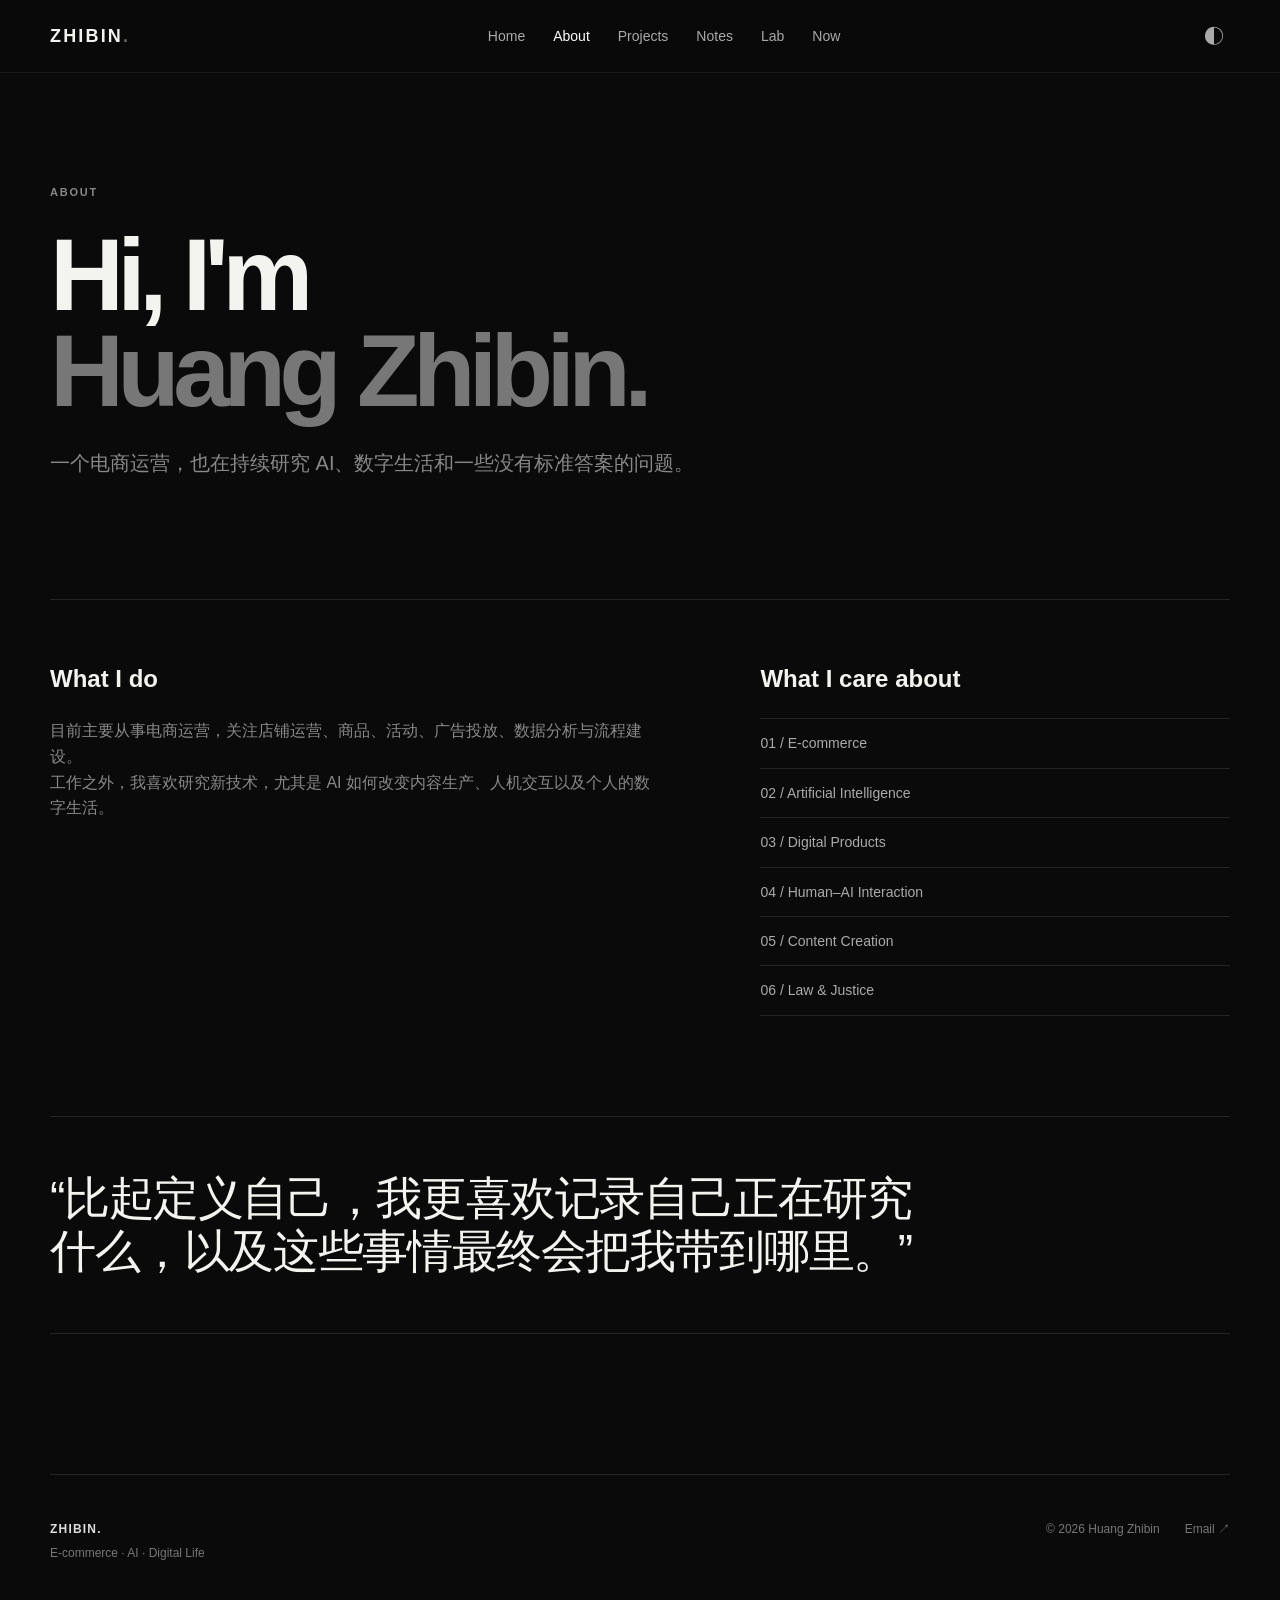
==== about.html @ c51b25c9 "Add files via upload" ====
<!doctype html>
<html lang="zh-CN">
<head><meta charset="utf-8"><meta name="viewport" content="width=device-width, initial-scale=1"><meta name="description" content="关于黄志彬"><title>About · ZHIBIN</title><link rel="stylesheet" href="css/style.css"></head>
<body>
<header class="nav-wrap"><nav class="nav container"><a class="brand" href="index.html">ZHIBIN<span>.</span></a><button class="menu-btn" aria-label="打开菜单" aria-expanded="false">☰</button><div class="nav-links"><a href="index.html">Home</a><a class="active" href="about.html">About</a><a href="projects.html">Projects</a><a href="notes.html">Notes</a><a href="lab.html">Lab</a><a href="now.html">Now</a></div><button class="theme-btn" aria-label="切换主题">◐</button></nav></header>
<main class="page container">
  <div class="page-intro"><p class="eyebrow">ABOUT</p><h1>Hi, I'm<br><em>Huang Zhibin.</em></h1><p class="lead">一个电商运营，也在持续研究 AI、数字生活和一些没有标准答案的问题。</p></div>
  <div class="content-grid">
    <article><h2>What I do</h2><p>目前主要从事电商运营，关注店铺运营、商品、活动、广告投放、数据分析与流程建设。</p><p>工作之外，我喜欢研究新技术，尤其是 AI 如何改变内容生产、人机交互以及个人的数字生活。</p></article>
    <article><h2>What I care about</h2><ul class="clean-list"><li>01 / E-commerce</li><li>02 / Artificial Intelligence</li><li>03 / Digital Products</li><li>04 / Human–AI Interaction</li><li>05 / Content Creation</li><li>06 / Law & Justice</li></ul></article>
  </div>
  <section class="quote"><p>“比起定义自己，我更喜欢记录自己正在研究什么，以及这些事情最终会把我带到哪里。”</p></section>
</main>
<footer class="footer container"><div><strong>ZHIBIN.</strong><p>E-commerce · AI · Digital Life</p></div><div class="footer-right"><span>© 2026 Huang Zhibin</span><a href="mailto:your@email.com">Email ↗</a></div></footer>
<script src="js/main.js"></script>
</body></html>
---- css/style.css ----
:root{--bg:#0a0a0a;--surface:#111;--surface2:#171717;--text:#f3f3f0;--muted:#999;--line:#262626;--accent:#fff;--max:1180px}*{box-sizing:border-box}html{scroll-behavior:smooth}body{margin:0;background:var(--bg);color:var(--text);font-family:Inter,-apple-system,BlinkMacSystemFont,"Segoe UI","PingFang SC","Microsoft YaHei",sans-serif;line-height:1.6}a{color:inherit;text-decoration:none}.container{width:min(calc(100% - 48px),var(--max));margin:auto}.nav-wrap{position:sticky;top:0;z-index:20;background:rgba(10,10,10,.82);backdrop-filter:blur(16px);border-bottom:1px solid rgba(255,255,255,.06)}.nav{height:72px;display:flex;align-items:center;justify-content:space-between}.brand{font-size:18px;font-weight:800;letter-spacing:.12em}.brand span{opacity:.4}.nav-links{display:flex;gap:28px;font-size:14px;color:#aaa}.nav-links a{transition:.2s}.nav-links a:hover,.nav-links .active{color:#fff}.theme-btn,.menu-btn{background:none;border:0;color:#aaa;font-size:20px;cursor:pointer}.menu-btn{display:none}.hero{padding:150px 0 170px}.eyebrow,.tag{font-size:11px;letter-spacing:.16em;color:#888;font-weight:700}.hero h1,.page-intro h1{font-size:clamp(58px,9vw,120px);line-height:.94;letter-spacing:-.065em;margin:25px 0 30px;font-weight:700}.hero h1 em,.page-intro h1 em{font-style:normal;color:#777}.hero-copy{font-size:22px;margin:0 0 12px}.hero-desc{color:#888;max-width:550px;margin:0}.actions{display:flex;align-items:center;gap:28px;margin-top:35px}.btn{padding:12px 18px;border:1px solid #333;border-radius:100px;font-size:14px}.btn.primary{background:#f2f2f0;color:#111;border-color:#f2f2f0}.text-link,.section-head a{font-size:13px;color:#aaa}.status-section{padding-bottom:150px}.section-head{display:flex;justify-content:space-between;align-items:center;border-bottom:1px solid var(--line);padding-bottom:14px}.status-grid{display:grid;grid-template-columns:repeat(3,1fr);gap:1px;background:var(--line);border:1px solid var(--line);margin-top:28px}.status-card{background:var(--bg);padding:30px;min-height:190px}.status-dot{display:inline-block;width:7px;height:7px;border-radius:50%;background:#eee;margin-right:8px}.status-card h3{font-size:25px;margin:28px 0 5px}.status-card p,.project-row p,.note-card p,.big-project p,.lab-card p,.now-grid p,.content-grid p{color:#888;margin:0}.split-section{display:grid;grid-template-columns:1fr 1.6fr;gap:80px;padding:0 0 150px}.split-section h2{font-size:54px;line-height:1;letter-spacing:-.05em;margin:18px 0}.project-list{border-top:1px solid var(--line)}.project-row{display:grid;grid-template-columns:45px 1fr 30px;gap:15px;padding:28px 0;border-bottom:1px solid var(--line);align-items:start}.project-row>span{color:#555;font-size:12px}.project-row h3{font-size:22px;margin:0 0 4px}.project-row b{font-weight:400;color:#666}.notes-preview{padding-bottom:120px}.notes-grid{display:grid;grid-template-columns:repeat(3,1fr);gap:1px;background:var(--line);border:1px solid var(--line);margin-top:28px}.note-card{background:var(--bg);padding:28px;min-height:230px;transition:.2s}.note-card:hover{background:#111}.note-card h3{font-size:20px;line-height:1.35;margin:35px 0 12px}.footer{border-top:1px solid var(--line);padding:45px 0 55px;display:flex;justify-content:space-between;color:#777;font-size:12px}.footer strong{color:#ddd;letter-spacing:.1em}.footer p{margin:5px 0 0}.footer-right{display:flex;gap:25px}.page{padding:100px 0 140px}.page-intro{padding-bottom:100px}.page-intro h1{font-size:clamp(58px,8vw,105px);margin-bottom:28px}.lead{font-size:20px;color:#888;max-width:650px}.content-grid{display:grid;grid-template-columns:1.3fr 1fr;gap:100px;border-top:1px solid var(--line);padding-top:60px}.content-grid h2{font-size:24px;margin:0 0 20px}.clean-list{list-style:none;padding:0;margin:0;border-top:1px solid var(--line)}.clean-list li{padding:13px 0;border-bottom:1px solid var(--line);font-size:14px;color:#aaa}.quote{margin-top:100px;padding:55px 0;border-top:1px solid var(--line);border-bottom:1px solid var(--line)}.quote p{font-size:clamp(25px,4vw,46px);line-height:1.15;letter-spacing:-.03em;max-width:900px;margin:0}.big-project{border-top:1px solid var(--line);padding:55px 0 75px}.project-meta{display:flex;justify-content:space-between;color:#666;font-size:11px;letter-spacing:.15em}.big-project h2{font-size:clamp(40px,6vw,78px);letter-spacing:-.05em;margin:45px 0 10px}.big-project p{max-width:650px;font-size:18px}.chips{display:flex;flex-wrap:wrap;gap:8px;margin-top:25px}.chips span{border:1px solid #2c2c2c;border-radius:100px;padding:5px 11px;font-size:11px;color:#999}.note-list{border-top:1px solid var(--line)}.note-item{display:grid;grid-template-columns:150px 1fr;gap:40px;padding:45px 0;border-bottom:1px solid var(--line)}.note-date{color:#666;font-size:12px}.note-item h2{font-size:clamp(25px,4vw,42px);line-height:1.15;letter-spacing:-.035em;margin:16px 0 10px}.note-item p{color:#888;max-width:650px}.empty-note{text-align:center;color:#555;padding:70px}.lab-grid{display:grid;grid-template-columns:repeat(3,1fr);gap:1px;background:var(--line);border:1px solid var(--line)}.lab-card{background:var(--bg);padding:35px;min-height:350px}.lab-card>span{color:#555;font-size:12px}.lab-card h2{font-size:38px;letter-spacing:-.04em;margin:55px 0 10px}.lab-lines{margin-top:35px;border-top:1px solid var(--line)}.lab-lines b{display:block;font-size:12px;font-weight:400;color:#777;padding:9px 0;border-bottom:1px solid var(--line)}.now-grid{display:grid;grid-template-columns:1fr 1fr;border-top:1px solid var(--line)}.now-grid section{padding:40px 40px 45px 0;border-bottom:1px solid var(--line)}.now-grid section:nth-child(even){padding-left:40px;border-left:1px solid var(--line)}.now-grid h2{font-size:30px;margin:28px 0 8px}@media(max-width:760px){.container{width:min(calc(100% - 32px),var(--max))}.nav{height:62px}.nav-links{display:none;position:absolute;left:0;right:0;top:62px;background:#0a0a0a;border-bottom:1px solid var(--line);padding:20px 16px;flex-direction:column;gap:18px}.nav-links.open{display:flex}.menu-btn{display:block;margin-left:auto;margin-right:15px}.hero{padding:100px 0 110px}.hero h1,.page-intro h1{font-size:clamp(48px,16vw,78px)}.status-section,.split-section{padding-bottom:100px}.status-grid,.notes-grid,.lab-grid{grid-template-columns:1fr}.split-section,.content-grid{grid-template-columns:1fr;gap:45px}.split-section h2{font-size:43px}.project-row{grid-template-columns:30px 1fr 20px}.page{padding:70px 0 100px}.page-intro{padding-bottom:65px}.content-grid{gap:55px}.note-item{grid-template-columns:1fr;gap:10px;padding:35px 0}.footer{display:block}.footer-right{margin-top:25px;justify-content:space-between}.now-grid{grid-template-columns:1fr}.now-grid section,.now-grid section:nth-child(even){padding:35px 0;border-left:0}.hero-desc{font-size:14px}.lead{font-size:17px}.big-project{padding:40px 0 60px}}body.light{--bg:#f4f4f1;--surface:#fff;--surface2:#eee;--text:#111;--muted:#666;--line:#d8d8d2;--accent:#111}body.light .nav-wrap{background:rgba(244,244,241,.85)}body.light .hero h1 em,body.light .page-intro h1 em{color:#999}body.light .btn.primary{background:#111;color:#fff;border-color:#111}body.light .status-card,body.light .note-card,body.light .lab-card{background:#f4f4f1}body.light .note-card:hover{background:#fff}body.light .status-dot{background:#111}
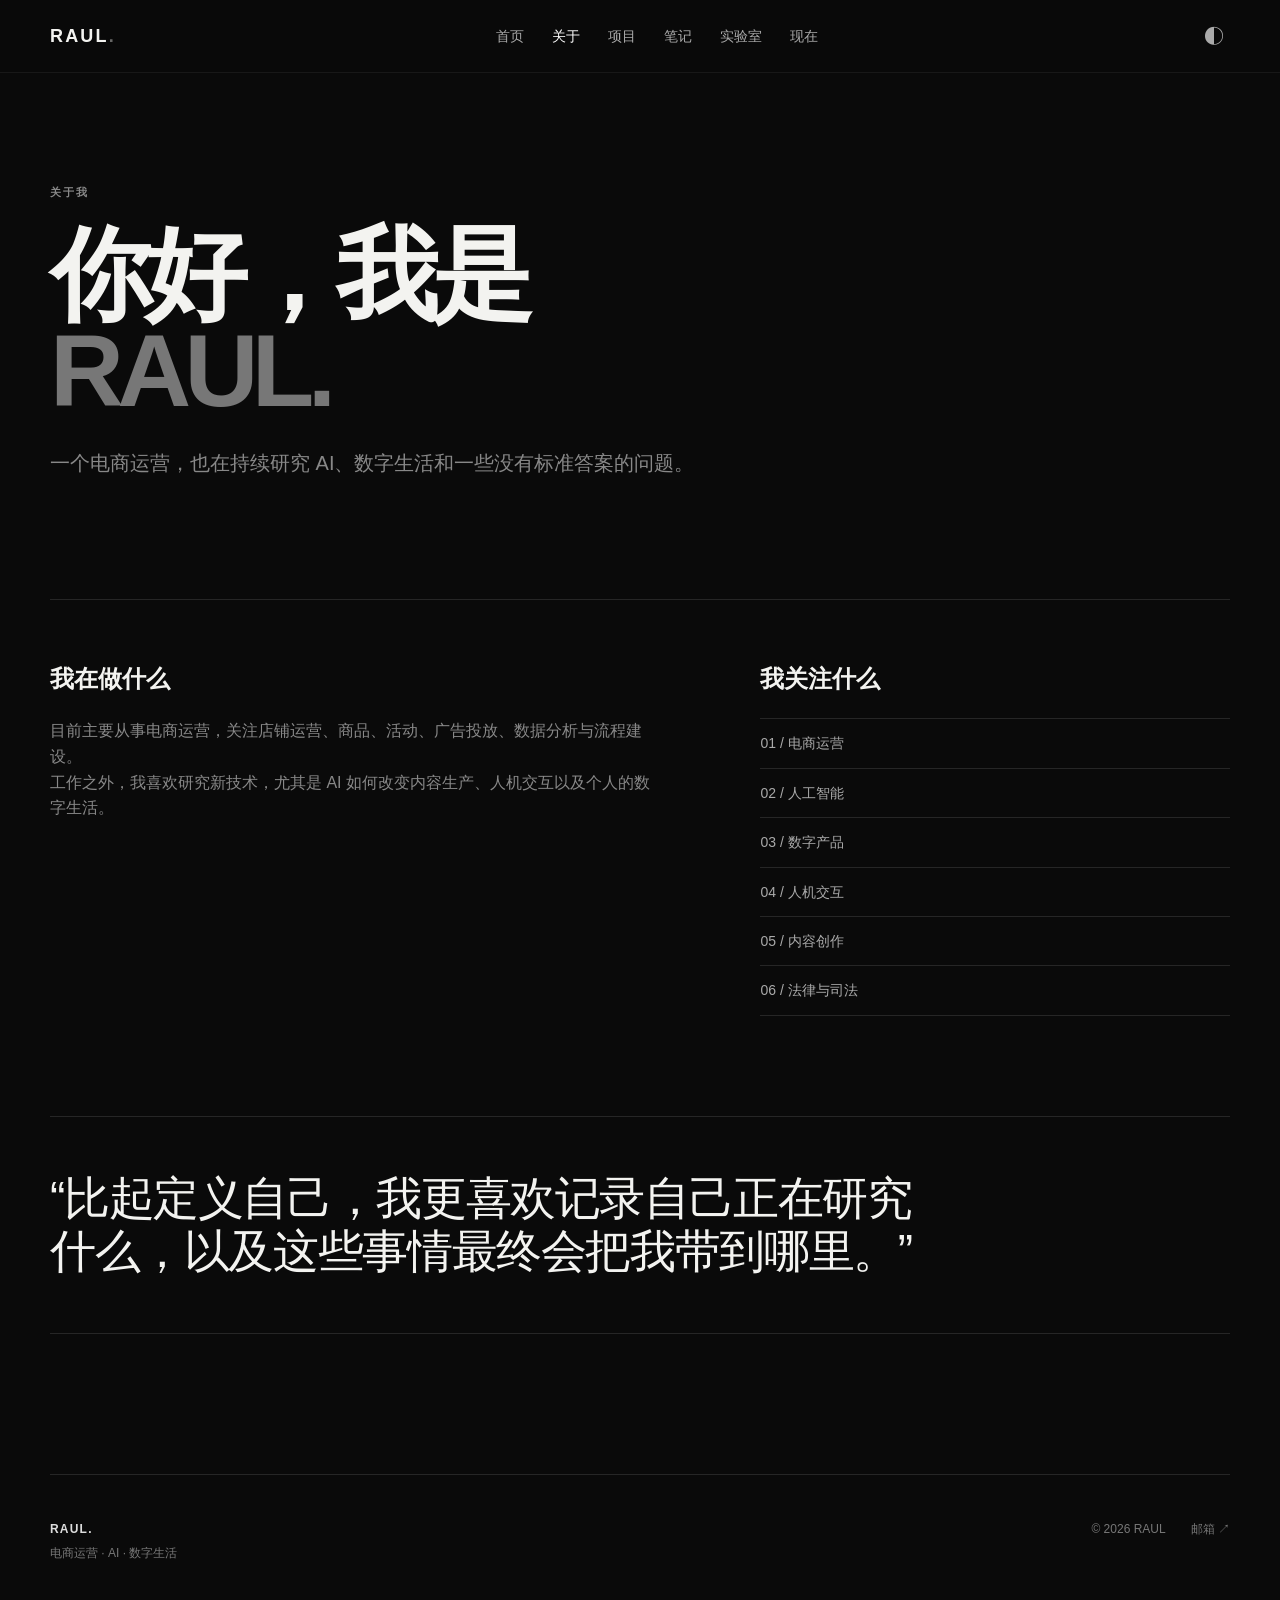
==== commit f256dc70: "Add files via upload" ====
--- a/about.html
+++ b/about.html
@@ -1,16 +1,16 @@
 <!doctype html>
 <html lang="zh-CN">
-<head><meta charset="utf-8"><meta name="viewport" content="width=device-width, initial-scale=1"><meta name="description" content="关于黄志彬"><title>About · ZHIBIN</title><link rel="stylesheet" href="css/style.css"></head>
+<head><meta charset="utf-8"><meta name="viewport" content="width=device-width, initial-scale=1"><meta name="description" content="关于RAUL"><title>About · RAUL</title><link rel="stylesheet" href="css/style.css"></head>
 <body>
-<header class="nav-wrap"><nav class="nav container"><a class="brand" href="index.html">ZHIBIN<span>.</span></a><button class="menu-btn" aria-label="打开菜单" aria-expanded="false">☰</button><div class="nav-links"><a href="index.html">Home</a><a class="active" href="about.html">About</a><a href="projects.html">Projects</a><a href="notes.html">Notes</a><a href="lab.html">Lab</a><a href="now.html">Now</a></div><button class="theme-btn" aria-label="切换主题">◐</button></nav></header>
+<header class="nav-wrap"><nav class="nav container"><a class="brand" href="index.html">RAUL<span>.</span></a><button class="menu-btn" aria-label="打开菜单" aria-expanded="false">☰</button><div class="nav-links"><a href="index.html">首页</a><a class="active" href="about.html">关于</a><a href="projects.html">项目</a><a href="notes.html">笔记</a><a href="lab.html">实验室</a><a href="now.html">现在</a></div><button class="theme-btn" aria-label="切换主题">◐</button></nav></header>
 <main class="page container">
-  <div class="page-intro"><p class="eyebrow">ABOUT</p><h1>Hi, I'm<br><em>Huang Zhibin.</em></h1><p class="lead">一个电商运营，也在持续研究 AI、数字生活和一些没有标准答案的问题。</p></div>
+  <div class="page-intro"><p class="eyebrow">关于我</p><h1>你好，我是<br><em>RAUL.</em></h1><p class="lead">一个电商运营，也在持续研究 AI、数字生活和一些没有标准答案的问题。</p></div>
   <div class="content-grid">
-    <article><h2>What I do</h2><p>目前主要从事电商运营，关注店铺运营、商品、活动、广告投放、数据分析与流程建设。</p><p>工作之外，我喜欢研究新技术，尤其是 AI 如何改变内容生产、人机交互以及个人的数字生活。</p></article>
-    <article><h2>What I care about</h2><ul class="clean-list"><li>01 / E-commerce</li><li>02 / Artificial Intelligence</li><li>03 / Digital Products</li><li>04 / Human–AI Interaction</li><li>05 / Content Creation</li><li>06 / Law & Justice</li></ul></article>
+    <article><h2>我在做什么</h2><p>目前主要从事电商运营，关注店铺运营、商品、活动、广告投放、数据分析与流程建设。</p><p>工作之外，我喜欢研究新技术，尤其是 AI 如何改变内容生产、人机交互以及个人的数字生活。</p></article>
+    <article><h2>我关注什么</h2><ul class="clean-list"><li>01 / 电商运营</li><li>02 / 人工智能</li><li>03 / 数字产品</li><li>04 / 人机交互</li><li>05 / 内容创作</li><li>06 / 法律与司法</li></ul></article>
   </div>
   <section class="quote"><p>“比起定义自己，我更喜欢记录自己正在研究什么，以及这些事情最终会把我带到哪里。”</p></section>
 </main>
-<footer class="footer container"><div><strong>ZHIBIN.</strong><p>E-commerce · AI · Digital Life</p></div><div class="footer-right"><span>© 2026 Huang Zhibin</span><a href="mailto:your@email.com">Email ↗</a></div></footer>
+<footer class="footer container"><div><strong>RAUL.</strong><p>电商运营 · AI · 数字生活</p></div><div class="footer-right"><span>© 2026 RAUL</span><a href="mailto:your@email.com">邮箱 ↗</a></div></footer>
 <script src="js/main.js"></script>
 </body></html>
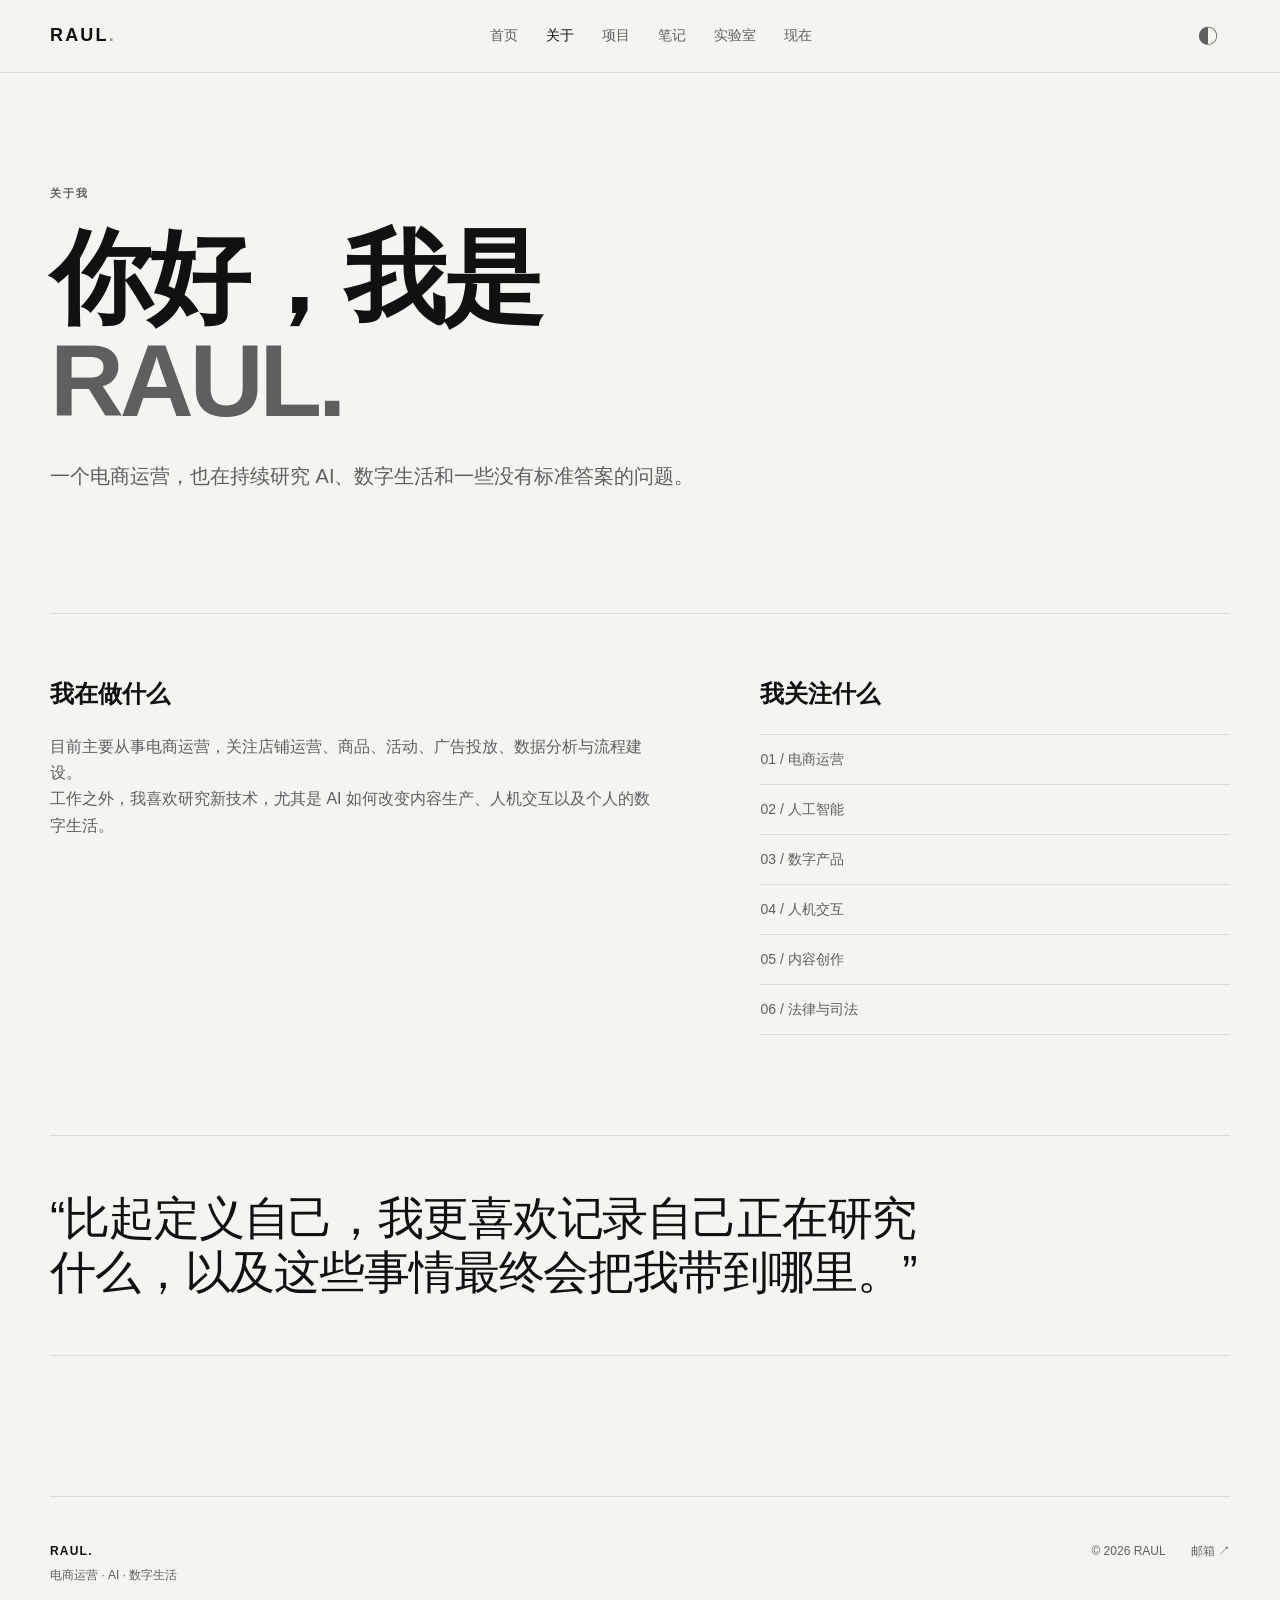
==== commit 07f01a16: "Add files via upload" ====
--- a/about.html
+++ b/about.html
@@ -1,16 +1,84 @@
 <!doctype html>
 <html lang="zh-CN">
-<head><meta charset="utf-8"><meta name="viewport" content="width=device-width, initial-scale=1"><meta name="description" content="关于RAUL"><title>About · RAUL</title><link rel="stylesheet" href="css/style.css"></head>
+<head>
+<meta charset="utf-8">
+<meta name="viewport" content="width=device-width, initial-scale=1">
+<meta name="description" content="关于 RAUL：电商运营、AI、数字产品与个人思考。">
+<meta name="theme-color" content="#0a0a0a" media="(prefers-color-scheme: dark)">
+<meta name="theme-color" content="#f4f4f1" media="(prefers-color-scheme: light)">
+<title>About · RAUL</title>
+<link rel="canonical" href="https://你的用户名.github.io/about.html">
+<link rel="icon" href="assets/favicon.svg" type="image/svg+xml">
+<meta property="og:type" content="website">
+<meta property="og:title" content="About · RAUL">
+<meta property="og:description" content="一个电商运营，也在持续研究 AI、数字生活和一些没有标准答案的问题。">
+<meta property="og:url" content="https://你的用户名.github.io/about.html">
+<meta property="og:image" content="https://你的用户名.github.io/assets/og-cover.jpg">
+<meta name="twitter:card" content="summary_large_image">
+<link rel="stylesheet" href="css/style.css">
+<script>(function(){try{var t=localStorage.getItem("theme");var l=t==="light"||(!t&&window.matchMedia("(prefers-color-scheme: light)").matches);if(l)document.documentElement.classList.add("light");document.documentElement.style.colorScheme=l?"light":"dark";}catch(e){}})();</script>
+</head>
 <body>
-<header class="nav-wrap"><nav class="nav container"><a class="brand" href="index.html">RAUL<span>.</span></a><button class="menu-btn" aria-label="打开菜单" aria-expanded="false">☰</button><div class="nav-links"><a href="index.html">首页</a><a class="active" href="about.html">关于</a><a href="projects.html">项目</a><a href="notes.html">笔记</a><a href="lab.html">实验室</a><a href="now.html">现在</a></div><button class="theme-btn" aria-label="切换主题">◐</button></nav></header>
-<main class="page container">
-  <div class="page-intro"><p class="eyebrow">关于我</p><h1>你好，我是<br><em>RAUL.</em></h1><p class="lead">一个电商运营，也在持续研究 AI、数字生活和一些没有标准答案的问题。</p></div>
+<a class="skip-link" href="#main">跳到主要内容</a>
+
+<header class="nav-wrap">
+  <nav class="nav container" aria-label="主导航">
+    <a class="brand" href="index.html">RAUL<span aria-hidden="true">.</span></a>
+    <button class="menu-btn" type="button" aria-label="打开菜单" aria-expanded="false" aria-controls="site-nav">☰</button>
+    <div class="nav-links" id="site-nav">
+      <a href="index.html">首页</a>
+      <a href="about.html" aria-current="page">关于</a>
+      <a href="projects.html">项目</a>
+      <a href="notes.html">笔记</a>
+      <a href="lab.html">实验室</a>
+      <a href="now.html">现在</a>
+    </div>
+    <button class="theme-btn" type="button" aria-label="切换主题" aria-pressed="false">◐</button>
+  </nav>
+</header>
+
+<main id="main" class="page container">
+  <div class="page-intro">
+    <p class="eyebrow">关于我</p>
+    <h1>你好，我是<br><em>RAUL.</em></h1>
+    <p class="lead">一个电商运营，也在持续研究 AI、数字生活和一些没有标准答案的问题。</p>
+  </div>
+
   <div class="content-grid">
-    <article><h2>我在做什么</h2><p>目前主要从事电商运营，关注店铺运营、商品、活动、广告投放、数据分析与流程建设。</p><p>工作之外，我喜欢研究新技术，尤其是 AI 如何改变内容生产、人机交互以及个人的数字生活。</p></article>
-    <article><h2>我关注什么</h2><ul class="clean-list"><li>01 / 电商运营</li><li>02 / 人工智能</li><li>03 / 数字产品</li><li>04 / 人机交互</li><li>05 / 内容创作</li><li>06 / 法律与司法</li></ul></article>
+    <article>
+      <h2>我在做什么</h2>
+      <p>目前主要从事电商运营，关注店铺运营、商品、活动、广告投放、数据分析与流程建设。</p>
+      <p>工作之外，我喜欢研究新技术，尤其是 AI 如何改变内容生产、人机交互以及个人的数字生活。</p>
+    </article>
+    <article>
+      <h2>我关注什么</h2>
+      <ul class="clean-list">
+        <li>01 / 电商运营</li>
+        <li>02 / 人工智能</li>
+        <li>03 / 数字产品</li>
+        <li>04 / 人机交互</li>
+        <li>05 / 内容创作</li>
+        <li>06 / 法律与司法</li>
+      </ul>
+    </article>
   </div>
-  <section class="quote"><p>“比起定义自己，我更喜欢记录自己正在研究什么，以及这些事情最终会把我带到哪里。”</p></section>
+
+  <section class="quote">
+    <p>“比起定义自己，我更喜欢记录自己正在研究什么，以及这些事情最终会把我带到哪里。”</p>
+  </section>
 </main>
-<footer class="footer container"><div><strong>RAUL.</strong><p>电商运营 · AI · 数字生活</p></div><div class="footer-right"><span>© 2026 RAUL</span><a href="mailto:your@email.com">邮箱 ↗</a></div></footer>
+
+<footer class="footer container">
+  <div>
+    <strong>RAUL.</strong>
+    <p>电商运营 · AI · 数字生活</p>
+  </div>
+  <div class="footer-right">
+    <span>© 2026 RAUL</span>
+    <a href="mailto:your@email.com">邮箱 ↗</a>
+  </div>
+</footer>
+
 <script src="js/main.js"></script>
-</body></html>+</body>
+</html>
--- a/css/style.css
+++ b/css/style.css
@@ -1 +1,629 @@
-:root{--bg:#0a0a0a;--surface:#111;--surface2:#171717;--text:#f3f3f0;--muted:#999;--line:#262626;--accent:#fff;--max:1180px}*{box-sizing:border-box}html{scroll-behavior:smooth}body{margin:0;background:var(--bg);color:var(--text);font-family:Inter,-apple-system,BlinkMacSystemFont,"Segoe UI","PingFang SC","Microsoft YaHei",sans-serif;line-height:1.6}a{color:inherit;text-decoration:none}.container{width:min(calc(100% - 48px),var(--max));margin:auto}.nav-wrap{position:sticky;top:0;z-index:20;background:rgba(10,10,10,.82);backdrop-filter:blur(16px);border-bottom:1px solid rgba(255,255,255,.06)}.nav{height:72px;display:flex;align-items:center;justify-content:space-between}.brand{font-size:18px;font-weight:800;letter-spacing:.12em}.brand span{opacity:.4}.nav-links{display:flex;gap:28px;font-size:14px;color:#aaa}.nav-links a{transition:.2s}.nav-links a:hover,.nav-links .active{color:#fff}.theme-btn,.menu-btn{background:none;border:0;color:#aaa;font-size:20px;cursor:pointer}.menu-btn{display:none}.hero{padding:150px 0 170px}.eyebrow,.tag{font-size:11px;letter-spacing:.16em;color:#888;font-weight:700}.hero h1,.page-intro h1{font-size:clamp(58px,9vw,120px);line-height:.94;letter-spacing:-.065em;margin:25px 0 30px;font-weight:700}.hero h1 em,.page-intro h1 em{font-style:normal;color:#777}.hero-copy{font-size:22px;margin:0 0 12px}.hero-desc{color:#888;max-width:550px;margin:0}.actions{display:flex;align-items:center;gap:28px;margin-top:35px}.btn{padding:12px 18px;border:1px solid #333;border-radius:100px;font-size:14px}.btn.primary{background:#f2f2f0;color:#111;border-color:#f2f2f0}.text-link,.section-head a{font-size:13px;color:#aaa}.status-section{padding-bottom:150px}.section-head{display:flex;justify-content:space-between;align-items:center;border-bottom:1px solid var(--line);padding-bottom:14px}.status-grid{display:grid;grid-template-columns:repeat(3,1fr);gap:1px;background:var(--line);border:1px solid var(--line);margin-top:28px}.status-card{background:var(--bg);padding:30px;min-height:190px}.status-dot{display:inline-block;width:7px;height:7px;border-radius:50%;background:#eee;margin-right:8px}.status-card h3{font-size:25px;margin:28px 0 5px}.status-card p,.project-row p,.note-card p,.big-project p,.lab-card p,.now-grid p,.content-grid p{color:#888;margin:0}.split-section{display:grid;grid-template-columns:1fr 1.6fr;gap:80px;padding:0 0 150px}.split-section h2{font-size:54px;line-height:1;letter-spacing:-.05em;margin:18px 0}.project-list{border-top:1px solid var(--line)}.project-row{display:grid;grid-template-columns:45px 1fr 30px;gap:15px;padding:28px 0;border-bottom:1px solid var(--line);align-items:start}.project-row>span{color:#555;font-size:12px}.project-row h3{font-size:22px;margin:0 0 4px}.project-row b{font-weight:400;color:#666}.notes-preview{padding-bottom:120px}.notes-grid{display:grid;grid-template-columns:repeat(3,1fr);gap:1px;background:var(--line);border:1px solid var(--line);margin-top:28px}.note-card{background:var(--bg);padding:28px;min-height:230px;transition:.2s}.note-card:hover{background:#111}.note-card h3{font-size:20px;line-height:1.35;margin:35px 0 12px}.footer{border-top:1px solid var(--line);padding:45px 0 55px;display:flex;justify-content:space-between;color:#777;font-size:12px}.footer strong{color:#ddd;letter-spacing:.1em}.footer p{margin:5px 0 0}.footer-right{display:flex;gap:25px}.page{padding:100px 0 140px}.page-intro{padding-bottom:100px}.page-intro h1{font-size:clamp(58px,8vw,105px);margin-bottom:28px}.lead{font-size:20px;color:#888;max-width:650px}.content-grid{display:grid;grid-template-columns:1.3fr 1fr;gap:100px;border-top:1px solid var(--line);padding-top:60px}.content-grid h2{font-size:24px;margin:0 0 20px}.clean-list{list-style:none;padding:0;margin:0;border-top:1px solid var(--line)}.clean-list li{padding:13px 0;border-bottom:1px solid var(--line);font-size:14px;color:#aaa}.quote{margin-top:100px;padding:55px 0;border-top:1px solid var(--line);border-bottom:1px solid var(--line)}.quote p{font-size:clamp(25px,4vw,46px);line-height:1.15;letter-spacing:-.03em;max-width:900px;margin:0}.big-project{border-top:1px solid var(--line);padding:55px 0 75px}.project-meta{display:flex;justify-content:space-between;color:#666;font-size:11px;letter-spacing:.15em}.big-project h2{font-size:clamp(40px,6vw,78px);letter-spacing:-.05em;margin:45px 0 10px}.big-project p{max-width:650px;font-size:18px}.chips{display:flex;flex-wrap:wrap;gap:8px;margin-top:25px}.chips span{border:1px solid #2c2c2c;border-radius:100px;padding:5px 11px;font-size:11px;color:#999}.note-list{border-top:1px solid var(--line)}.note-item{display:grid;grid-template-columns:150px 1fr;gap:40px;padding:45px 0;border-bottom:1px solid var(--line)}.note-date{color:#666;font-size:12px}.note-item h2{font-size:clamp(25px,4vw,42px);line-height:1.15;letter-spacing:-.035em;margin:16px 0 10px}.note-item p{color:#888;max-width:650px}.empty-note{text-align:center;color:#555;padding:70px}.lab-grid{display:grid;grid-template-columns:repeat(3,1fr);gap:1px;background:var(--line);border:1px solid var(--line)}.lab-card{background:var(--bg);padding:35px;min-height:350px}.lab-card>span{color:#555;font-size:12px}.lab-card h2{font-size:38px;letter-spacing:-.04em;margin:55px 0 10px}.lab-lines{margin-top:35px;border-top:1px solid var(--line)}.lab-lines b{display:block;font-size:12px;font-weight:400;color:#777;padding:9px 0;border-bottom:1px solid var(--line)}.now-grid{display:grid;grid-template-columns:1fr 1fr;border-top:1px solid var(--line)}.now-grid section{padding:40px 40px 45px 0;border-bottom:1px solid var(--line)}.now-grid section:nth-child(even){padding-left:40px;border-left:1px solid var(--line)}.now-grid h2{font-size:30px;margin:28px 0 8px}@media(max-width:760px){.container{width:min(calc(100% - 32px),var(--max))}.nav{height:62px}.nav-links{display:none;position:absolute;left:0;right:0;top:62px;background:#0a0a0a;border-bottom:1px solid var(--line);padding:20px 16px;flex-direction:column;gap:18px}.nav-links.open{display:flex}.menu-btn{display:block;margin-left:auto;margin-right:15px}.hero{padding:100px 0 110px}.hero h1,.page-intro h1{font-size:clamp(48px,16vw,78px)}.status-section,.split-section{padding-bottom:100px}.status-grid,.notes-grid,.lab-grid{grid-template-columns:1fr}.split-section,.content-grid{grid-template-columns:1fr;gap:45px}.split-section h2{font-size:43px}.project-row{grid-template-columns:30px 1fr 20px}.page{padding:70px 0 100px}.page-intro{padding-bottom:65px}.content-grid{gap:55px}.note-item{grid-template-columns:1fr;gap:10px;padding:35px 0}.footer{display:block}.footer-right{margin-top:25px;justify-content:space-between}.now-grid{grid-template-columns:1fr}.now-grid section,.now-grid section:nth-child(even){padding:35px 0;border-left:0}.hero-desc{font-size:14px}.lead{font-size:17px}.big-project{padding:40px 0 60px}}body.light{--bg:#f4f4f1;--surface:#fff;--surface2:#eee;--text:#111;--muted:#666;--line:#d8d8d2;--accent:#111}body.light .nav-wrap{background:rgba(244,244,241,.85)}body.light .hero h1 em,body.light .page-intro h1 em{color:#999}body.light .btn.primary{background:#111;color:#fff;border-color:#111}body.light .status-card,body.light .note-card,body.light .lab-card{background:#f4f4f1}body.light .note-card:hover{background:#fff}body.light .status-dot{background:#111}+/* =========================================================
+   RAUL · 个人网站样式
+   Version: 1.2 · 2026.09
+   ========================================================= */
+
+/* ---------- 设计变量 ---------- */
+:root{
+  --bg:#0a0a0a;
+  --surface:#111111;
+  --surface2:#171717;
+  --text:#f3f3f0;
+  --muted:#9a9a9a;
+  --line:#262626;
+  --accent:#ffffff;
+  --focus:#7aa2ff;
+  --nav-bg:rgba(10,10,10,.82);
+  --max:1180px;
+  --ease:.22s ease;
+  color-scheme:dark;
+}
+
+:root.light{
+  --bg:#f4f4f1;
+  --surface:#ffffff;
+  --surface2:#ecece6;
+  --text:#111111;
+  --muted:#5f5f5f;
+  --line:#dcdcd4;
+  --accent:#111111;
+  --focus:#1a5ed9;
+  --nav-bg:rgba(244,244,241,.88);
+  color-scheme:light;
+}
+
+/* ---------- 基础重置 ---------- */
+*,*::before,*::after{box-sizing:border-box}
+
+html{
+  scroll-behavior:smooth;
+  -webkit-text-size-adjust:100%;
+}
+
+body{
+  margin:0;
+  background:var(--bg);
+  color:var(--text);
+  font-family:Inter,-apple-system,BlinkMacSystemFont,"Segoe UI","PingFang SC","Hiragino Sans GB","Microsoft YaHei",sans-serif;
+  font-size:16px;
+  line-height:1.65;
+  -webkit-font-smoothing:antialiased;
+  -moz-osx-font-smoothing:grayscale;
+  text-rendering:optimizeLegibility;
+}
+
+a{color:inherit;text-decoration:none}
+
+img,svg,video{display:block;max-width:100%;height:auto}
+
+button{font:inherit;color:inherit}
+
+::selection{background:var(--text);color:var(--bg)}
+
+/* ---------- 无障碍 ---------- */
+.skip-link{
+  position:absolute;
+  top:-64px;
+  left:16px;
+  z-index:999;
+  padding:10px 16px;
+  border-radius:8px;
+  background:var(--text);
+  color:var(--bg);
+  font-size:14px;
+  font-weight:600;
+  transition:top var(--ease);
+}
+.skip-link:focus{top:16px}
+
+:focus-visible{
+  outline:2px solid var(--focus);
+  outline-offset:3px;
+  border-radius:4px;
+}
+
+@media (prefers-reduced-motion:reduce){
+  html{scroll-behavior:auto}
+  *,*::before,*::after{
+    animation-duration:.01ms !important;
+    animation-iteration-count:1 !important;
+    transition-duration:.01ms !important;
+  }
+}
+
+/* ---------- 布局 ---------- */
+.container{
+  width:min(calc(100% - 48px),var(--max));
+  margin-inline:auto;
+}
+
+.muted{color:var(--muted)}
+
+/* ---------- 导航 ---------- */
+.nav-wrap{
+  position:sticky;
+  top:0;
+  z-index:20;
+  background:var(--nav-bg);
+  backdrop-filter:blur(16px);
+  -webkit-backdrop-filter:blur(16px);
+  border-bottom:1px solid var(--line);
+}
+
+.nav{
+  display:flex;
+  align-items:center;
+  justify-content:space-between;
+  gap:16px;
+  height:72px;
+}
+
+.brand{
+  font-size:18px;
+  font-weight:800;
+  letter-spacing:.12em;
+}
+.brand span{opacity:.4}
+
+.nav-links{
+  display:flex;
+  gap:28px;
+  font-size:14px;
+  color:var(--muted);
+}
+.nav-links a{transition:color var(--ease)}
+.nav-links a:hover,
+.nav-links a.active,
+.nav-links a[aria-current="page"]{color:var(--text)}
+
+.theme-btn,
+.menu-btn{
+  display:inline-flex;
+  align-items:center;
+  justify-content:center;
+  width:44px;
+  height:44px;
+  padding:0;
+  background:none;
+  border:0;
+  border-radius:50%;
+  color:var(--muted);
+  font-size:20px;
+  line-height:1;
+  cursor:pointer;
+  transition:color var(--ease),background var(--ease);
+}
+.theme-btn:hover,
+.menu-btn:hover{
+  color:var(--text);
+  background:var(--surface2);
+}
+
+.menu-btn{display:none}
+
+/* ---------- Hero ---------- */
+.hero{padding:150px 0 170px}
+
+.eyebrow,.tag{
+  font-size:11px;
+  letter-spacing:.16em;
+  color:var(--muted);
+  font-weight:700;
+}
+
+.hero h1,
+.page-intro h1{
+  font-size:clamp(54px,9vw,116px);
+  line-height:1;
+  letter-spacing:-.04em;
+  margin:25px 0 30px;
+  font-weight:700;
+}
+.hero h1 em,
+.page-intro h1 em{
+  font-style:normal;
+  color:var(--muted);
+}
+
+.hero-copy{
+  font-size:22px;
+  margin:0 0 12px;
+}
+
+.hero-desc{
+  color:var(--muted);
+  max-width:550px;
+  margin:0;
+}
+
+.actions{
+  display:flex;
+  align-items:center;
+  flex-wrap:wrap;
+  gap:28px;
+  margin-top:35px;
+}
+
+.btn{
+  display:inline-flex;
+  align-items:center;
+  gap:6px;
+  padding:12px 18px;
+  border:1px solid var(--line);
+  border-radius:100px;
+  font-size:14px;
+  transition:background var(--ease),color var(--ease),border-color var(--ease),opacity var(--ease);
+}
+.btn:hover{border-color:var(--muted)}
+
+.btn.primary{
+  background:var(--text);
+  color:var(--bg);
+  border-color:var(--text);
+}
+.btn.primary:hover{opacity:.86}
+
+.text-link,
+.section-head a{
+  font-size:13px;
+  color:var(--muted);
+  transition:color var(--ease);
+}
+.text-link:hover,
+.section-head a:hover{color:var(--text)}
+
+/* ---------- 区块标题 ---------- */
+.section-head{
+  display:flex;
+  justify-content:space-between;
+  align-items:center;
+  gap:16px;
+  border-bottom:1px solid var(--line);
+  padding-bottom:14px;
+}
+
+/* ---------- 当前状态 ---------- */
+.status-section{padding-bottom:150px}
+
+.status-grid{
+  display:grid;
+  grid-template-columns:repeat(3,1fr);
+  gap:1px;
+  background:var(--line);
+  border:1px solid var(--line);
+  margin-top:28px;
+}
+
+.status-card{
+  background:var(--bg);
+  padding:30px;
+  min-height:190px;
+}
+
+.status-dot{
+  display:inline-block;
+  width:7px;
+  height:7px;
+  border-radius:50%;
+  background:var(--text);
+  margin-right:8px;
+}
+
+.status-card h3{
+  font-size:25px;
+  margin:28px 0 5px;
+}
+
+.status-card p,
+.project-row p,
+.note-card p,
+.big-project p,
+.lab-card p,
+.now-grid p,
+.content-grid p{
+  color:var(--muted);
+  margin:0;
+}
+
+/* ---------- 精选项目 ---------- */
+.split-section{
+  display:grid;
+  grid-template-columns:1fr 1.6fr;
+  gap:80px;
+  padding:0 0 150px;
+}
+
+.split-section h2{
+  font-size:54px;
+  line-height:1.02;
+  letter-spacing:-.04em;
+  margin:18px 0;
+}
+
+.project-list{border-top:1px solid var(--line)}
+
+.project-row{
+  display:grid;
+  grid-template-columns:45px 1fr 30px;
+  gap:15px;
+  padding:28px 0;
+  border-bottom:1px solid var(--line);
+  align-items:start;
+}
+
+.project-row > span{
+  color:var(--muted);
+  opacity:.7;
+  font-size:12px;
+}
+
+.project-row h3{
+  font-size:22px;
+  margin:0 0 4px;
+}
+
+.project-row b{
+  font-weight:400;
+  color:var(--muted);
+  transition:transform var(--ease),color var(--ease);
+}
+.project-row:hover b{
+  color:var(--text);
+  transform:translate(2px,-2px);
+}
+
+/* ---------- 最近笔记 ---------- */
+.notes-preview{padding-bottom:120px}
+
+.notes-grid{
+  display:grid;
+  grid-template-columns:repeat(3,1fr);
+  gap:1px;
+  background:var(--line);
+  border:1px solid var(--line);
+  margin-top:28px;
+}
+
+.note-card{
+  background:var(--bg);
+  padding:28px;
+  min-height:230px;
+  transition:background var(--ease);
+}
+.note-card:hover{background:var(--surface)}
+
+.note-card h3{
+  font-size:20px;
+  line-height:1.4;
+  margin:35px 0 12px;
+}
+
+/* ---------- 页脚 ---------- */
+.footer{
+  display:flex;
+  justify-content:space-between;
+  gap:24px;
+  border-top:1px solid var(--line);
+  padding:45px 0 55px;
+  color:var(--muted);
+  font-size:12px;
+}
+.footer strong{
+  color:var(--text);
+  letter-spacing:.1em;
+}
+.footer p{margin:5px 0 0}
+
+.footer-right{
+  display:flex;
+  gap:25px;
+  align-items:flex-start;
+}
+
+/* ---------- 内页通用 ---------- */
+.page{padding:100px 0 140px}
+
+.page-intro{padding-bottom:100px}
+
+.page-intro h1{
+  font-size:clamp(54px,8vw,104px);
+  margin-bottom:28px;
+}
+
+.lead{
+  font-size:20px;
+  color:var(--muted);
+  max-width:650px;
+}
+
+.content-grid{
+  display:grid;
+  grid-template-columns:1.3fr 1fr;
+  gap:100px;
+  border-top:1px solid var(--line);
+  padding-top:60px;
+}
+.content-grid h2{
+  font-size:24px;
+  margin:0 0 20px;
+}
+
+.clean-list{
+  list-style:none;
+  padding:0;
+  margin:0;
+  border-top:1px solid var(--line);
+}
+.clean-list li{
+  padding:13px 0;
+  border-bottom:1px solid var(--line);
+  font-size:14px;
+  color:var(--muted);
+}
+
+.quote{
+  margin-top:100px;
+  padding:55px 0;
+  border-top:1px solid var(--line);
+  border-bottom:1px solid var(--line);
+}
+.quote p{
+  font-size:clamp(25px,4vw,46px);
+  line-height:1.18;
+  letter-spacing:-.025em;
+  max-width:900px;
+  margin:0;
+}
+
+/* ---------- 项目页 ---------- */
+.big-project{
+  border-top:1px solid var(--line);
+  padding:55px 0 75px;
+}
+.project-meta{
+  display:flex;
+  justify-content:space-between;
+  color:var(--muted);
+  font-size:11px;
+  letter-spacing:.15em;
+}
+.big-project h2{
+  font-size:clamp(40px,6vw,78px);
+  letter-spacing:-.04em;
+  margin:45px 0 10px;
+}
+.big-project p{
+  max-width:650px;
+  font-size:18px;
+}
+.chips{
+  display:flex;
+  flex-wrap:wrap;
+  gap:8px;
+  margin-top:25px;
+}
+.chips span{
+  border:1px solid var(--line);
+  border-radius:100px;
+  padding:5px 11px;
+  font-size:11px;
+  color:var(--muted);
+}
+
+/* ---------- 笔记页 ---------- */
+.note-list{border-top:1px solid var(--line)}
+
+.note-item{
+  display:grid;
+  grid-template-columns:150px 1fr;
+  gap:40px;
+  padding:45px 0;
+  border-bottom:1px solid var(--line);
+}
+.note-date{
+  color:var(--muted);
+  font-size:12px;
+}
+.note-item h2{
+  font-size:clamp(25px,4vw,42px);
+  line-height:1.18;
+  letter-spacing:-.03em;
+  margin:16px 0 10px;
+}
+.note-item p{
+  color:var(--muted);
+  max-width:650px;
+}
+.empty-note{
+  text-align:center;
+  color:var(--muted);
+  opacity:.6;
+  padding:70px;
+}
+
+/* ---------- 实验室页 ---------- */
+.lab-grid{
+  display:grid;
+  grid-template-columns:repeat(3,1fr);
+  gap:1px;
+  background:var(--line);
+  border:1px solid var(--line);
+}
+.lab-card{
+  background:var(--bg);
+  padding:35px;
+  min-height:350px;
+}
+.lab-card > span{
+  color:var(--muted);
+  opacity:.7;
+  font-size:12px;
+}
+.lab-card h2{
+  font-size:38px;
+  letter-spacing:-.03em;
+  margin:55px 0 10px;
+}
+.lab-lines{
+  margin-top:35px;
+  border-top:1px solid var(--line);
+}
+.lab-lines b{
+  display:block;
+  font-size:12px;
+  font-weight:400;
+  color:var(--muted);
+  padding:9px 0;
+  border-bottom:1px solid var(--line);
+}
+
+/* ---------- Now 页 ---------- */
+.now-grid{
+  display:grid;
+  grid-template-columns:1fr 1fr;
+  border-top:1px solid var(--line);
+}
+.now-grid section{
+  padding:40px 40px 45px 0;
+  border-bottom:1px solid var(--line);
+}
+.now-grid section:nth-child(even){
+  padding-left:40px;
+  border-left:1px solid var(--line);
+}
+.now-grid h2{
+  font-size:30px;
+  margin:28px 0 8px;
+}
+
+/* ---------- 移动端 ---------- */
+@media (max-width:760px){
+  .container{width:min(calc(100% - 32px),var(--max))}
+
+  .nav{height:62px}
+
+  .nav-links{
+    display:none;
+    position:absolute;
+    left:0;
+    right:0;
+    top:62px;
+    flex-direction:column;
+    gap:18px;
+    padding:20px 16px;
+    background:var(--bg);
+    border-bottom:1px solid var(--line);
+  }
+  .nav-links.open{display:flex}
+
+  .menu-btn{
+    display:inline-flex;
+    margin-left:auto;
+  }
+
+  .hero{padding:100px 0 110px}
+  .hero h1,
+  .page-intro h1{font-size:clamp(44px,15vw,76px)}
+
+  .status-section,
+  .split-section{padding-bottom:100px}
+
+  .status-grid,
+  .notes-grid,
+  .lab-grid{grid-template-columns:1fr}
+
+  .split-section,
+  .content-grid{grid-template-columns:1fr;gap:45px}
+
+  .split-section h2{font-size:43px}
+
+  .project-row{grid-template-columns:30px 1fr 20px}
+
+  .page{padding:70px 0 100px}
+  .page-intro{padding-bottom:65px}
+
+  .content-grid{gap:55px}
+
+  .note-item{
+    grid-template-columns:1fr;
+    gap:10px;
+    padding:35px 0;
+  }
+
+  .footer{display:block}
+  .footer-right{
+    margin-top:25px;
+    justify-content:space-between;
+  }
+
+  .now-grid{grid-template-columns:1fr}
+  .now-grid section,
+  .now-grid section:nth-child(even){
+    padding:35px 0;
+    border-left:0;
+  }
+
+  .hero-desc{font-size:14px}
+  .lead{font-size:17px}
+  .big-project{padding:40px 0 60px}
+}
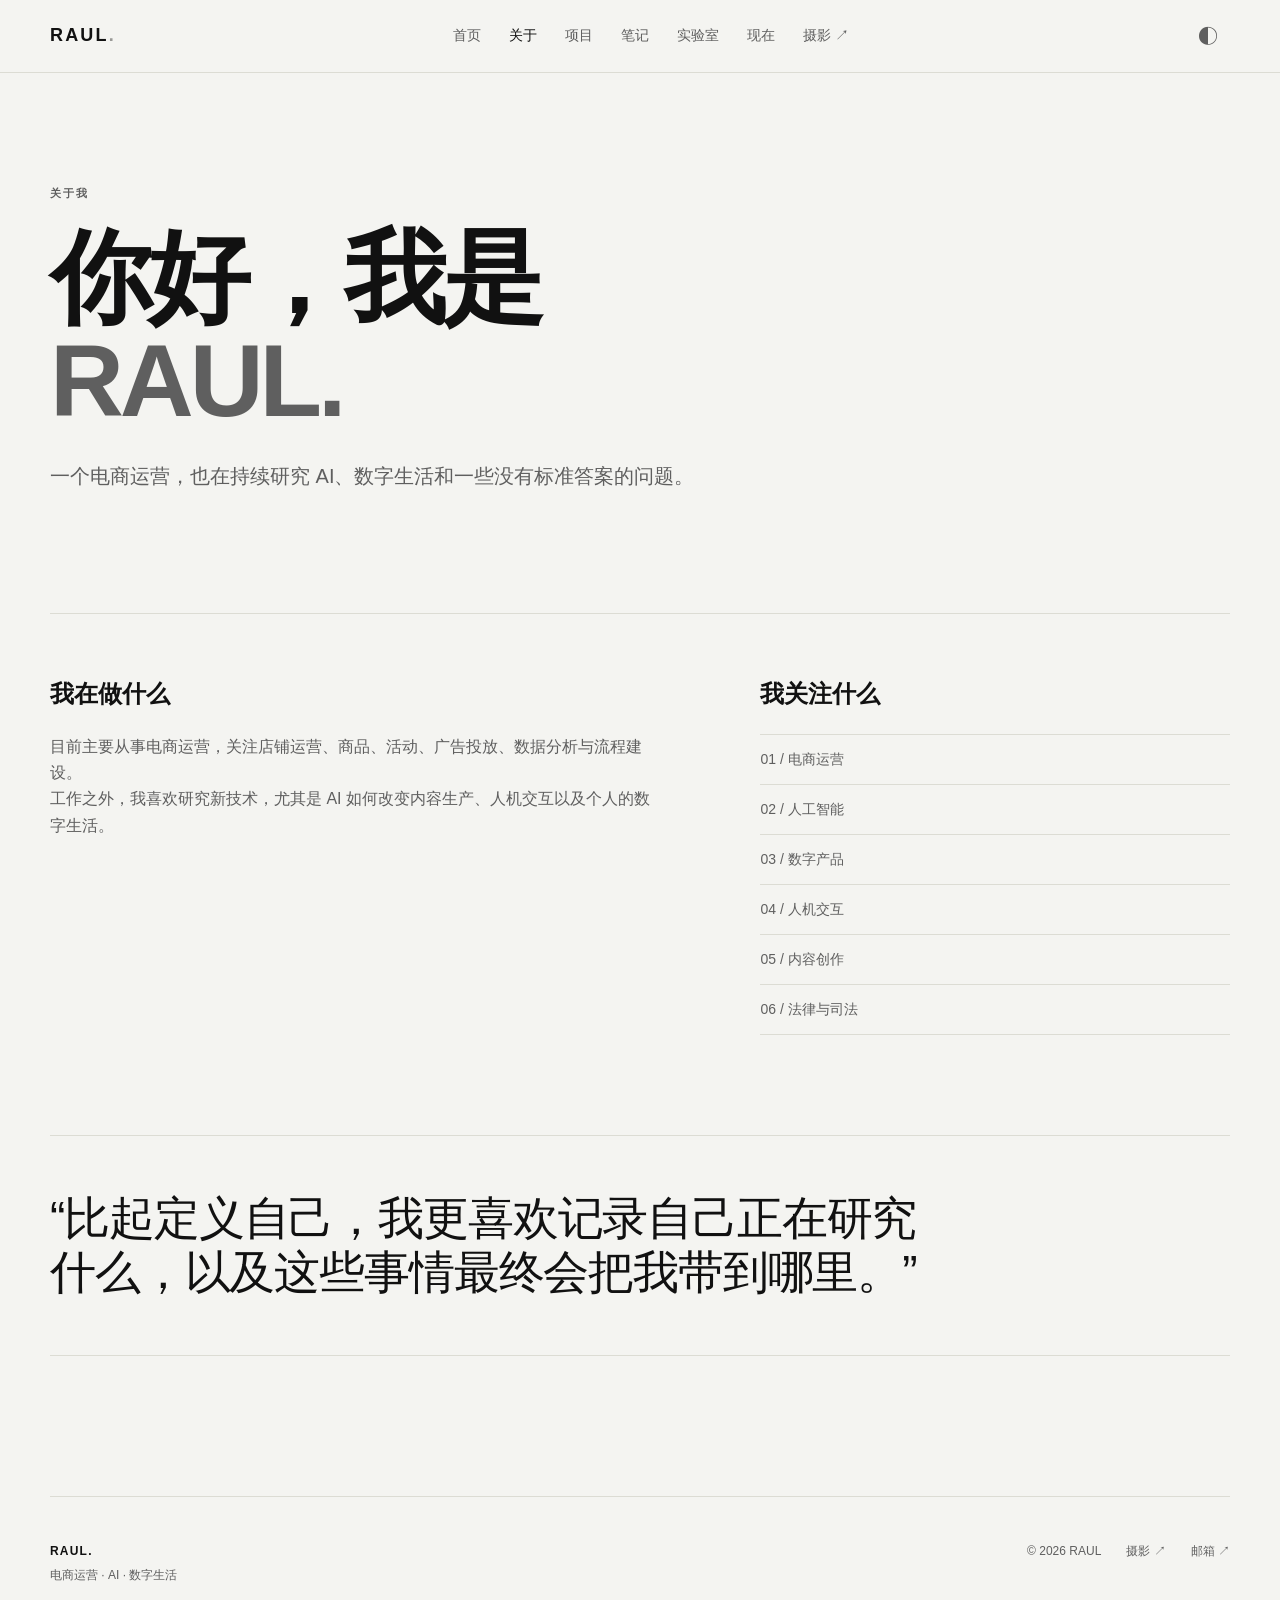
==== commit bc3cc026: "Update about.html" ====
--- a/about.html
+++ b/about.html
@@ -32,6 +32,7 @@
       <a href="notes.html">笔记</a>
       <a href="lab.html">实验室</a>
       <a href="now.html">现在</a>
+      <a href="https://www.raul8.cn" target="_blank" rel="noopener">摄影 ↗</a>
     </div>
     <button class="theme-btn" type="button" aria-label="切换主题" aria-pressed="false">◐</button>
   </nav>
@@ -75,10 +76,11 @@
   </div>
   <div class="footer-right">
     <span>© 2026 RAUL</span>
-    <a href="mailto:your@email.com">邮箱 ↗</a>
+    <a href="https://www.raul8.cn" target="_blank" rel="noopener">摄影 ↗</a>
+    <a href="mailto:1183855213@qq.com">邮箱 ↗</a>
   </div>
 </footer>
 
 <script src="js/main.js"></script>
 </body>
-</html>+</html>
--- a/css/style.css
+++ b/css/style.css
@@ -1,9 +1,8 @@
 /* =========================================================
    RAUL · 个人网站样式
-   Version: 1.2 · 2026.09
+   Version: 1.3 · 2026.09
    ========================================================= */
 
-/* ---------- 设计变量 ---------- */
 :root{
   --bg:#0a0a0a;
   --surface:#111111;
@@ -32,7 +31,6 @@
   color-scheme:light;
 }
 
-/* ---------- 基础重置 ---------- */
 *,*::before,*::after{box-sizing:border-box}
 
 html{
@@ -53,14 +51,10 @@
 }
 
 a{color:inherit;text-decoration:none}
-
 img,svg,video{display:block;max-width:100%;height:auto}
-
 button{font:inherit;color:inherit}
-
 ::selection{background:var(--text);color:var(--bg)}
 
-/* ---------- 无障碍 ---------- */
 .skip-link{
   position:absolute;
   top:-64px;
@@ -91,7 +85,6 @@
   }
 }
 
-/* ---------- 布局 ---------- */
 .container{
   width:min(calc(100% - 48px),var(--max));
   margin-inline:auto;
@@ -99,7 +92,6 @@
 
 .muted{color:var(--muted)}
 
-/* ---------- 导航 ---------- */
 .nav-wrap{
   position:sticky;
   top:0;
@@ -161,7 +153,6 @@
 
 .menu-btn{display:none}
 
-/* ---------- Hero ---------- */
 .hero{padding:150px 0 170px}
 
 .eyebrow,.tag{
@@ -232,7 +223,6 @@
 .text-link:hover,
 .section-head a:hover{color:var(--text)}
 
-/* ---------- 区块标题 ---------- */
 .section-head{
   display:flex;
   justify-content:space-between;
@@ -242,7 +232,6 @@
   padding-bottom:14px;
 }
 
-/* ---------- 当前状态 ---------- */
 .status-section{padding-bottom:150px}
 
 .status-grid{
@@ -285,7 +274,6 @@
   margin:0;
 }
 
-/* ---------- 精选项目 ---------- */
 .split-section{
   display:grid;
   grid-template-columns:1fr 1.6fr;
@@ -332,7 +320,6 @@
   transform:translate(2px,-2px);
 }
 
-/* ---------- 最近笔记 ---------- */
 .notes-preview{padding-bottom:120px}
 
 .notes-grid{
@@ -358,7 +345,6 @@
   margin:35px 0 12px;
 }
 
-/* ---------- 页脚 ---------- */
 .footer{
   display:flex;
   justify-content:space-between;
@@ -380,7 +366,6 @@
   align-items:flex-start;
 }
 
-/* ---------- 内页通用 ---------- */
 .page{padding:100px 0 140px}
 
 .page-intro{padding-bottom:100px}
@@ -435,7 +420,6 @@
   margin:0;
 }
 
-/* ---------- 项目页 ---------- */
 .big-project{
   border-top:1px solid var(--line);
   padding:55px 0 75px;
@@ -470,7 +454,6 @@
   color:var(--muted);
 }
 
-/* ---------- 笔记页 ---------- */
 .note-list{border-top:1px solid var(--line)}
 
 .note-item{
@@ -490,6 +473,12 @@
   letter-spacing:-.03em;
   margin:16px 0 10px;
 }
+.note-item h2 a{
+  transition:color var(--ease);
+}
+.note-item h2 a:hover{
+  color:var(--muted);
+}
 .note-item p{
   color:var(--muted);
   max-width:650px;
@@ -501,7 +490,98 @@
   padding:70px;
 }
 
-/* ---------- 实验室页 ---------- */
+.article-head{
+  padding-bottom:40px;
+  border-bottom:1px solid var(--line);
+  margin-bottom:50px;
+}
+.article-head .eyebrow{
+  margin:0 0 12px;
+}
+.article-head h1{
+  font-size:clamp(30px,5vw,52px);
+  line-height:1.15;
+  letter-spacing:-.03em;
+  margin:16px 0 14px;
+}
+.article-head .tag{
+  display:inline-block;
+  margin-bottom:6px;
+}
+.article-head .lead{
+  font-size:18px;
+  color:var(--muted);
+  margin:0;
+}
+
+.article-body{
+  max-width:720px;
+  font-size:17px;
+  line-height:1.85;
+  color:var(--text);
+}
+.article-body p{margin:0 0 1.4em}
+.article-body h1{
+  font-size:clamp(28px,4vw,40px);
+  line-height:1.2;
+  letter-spacing:-.02em;
+  margin:1.6em 0 .6em;
+}
+.article-body h2{
+  font-size:26px;
+  line-height:1.3;
+  letter-spacing:-.02em;
+  margin:2.2em 0 .7em;
+}
+.article-body h3{
+  font-size:20px;
+  margin:1.8em 0 .6em;
+}
+.article-body ul,
+.article-body ol{
+  padding-left:1.4em;
+  margin:0 0 1.4em;
+  color:var(--muted);
+}
+.article-body li{margin:.35em 0}
+.article-body a{
+  color:var(--text);
+  border-bottom:1px solid var(--muted);
+  transition:border-color var(--ease);
+}
+.article-body a:hover{border-color:var(--text)}
+.article-body blockquote{
+  margin:1.6em 0;
+  padding:.2em 0 .2em 1.2em;
+  border-left:2px solid var(--line);
+  color:var(--muted);
+}
+.article-body code{
+  background:var(--surface2);
+  border-radius:4px;
+  padding:.15em .4em;
+  font-size:.9em;
+  font-family:ui-monospace,SFMono-Regular,Menlo,Consolas,monospace;
+}
+.article-body pre{
+  background:var(--surface);
+  border:1px solid var(--line);
+  border-radius:8px;
+  padding:16px;
+  overflow-x:auto;
+  margin:0 0 1.4em;
+}
+.article-body pre code{background:none;padding:0;border-radius:0}
+.article-body img{border-radius:8px;margin:1em 0}
+.article-body hr{border:0;border-top:1px solid var(--line);margin:2em 0}
+.article-body strong{color:var(--text)}
+
+.article-foot{
+  margin-top:60px;
+  padding-top:30px;
+  border-top:1px solid var(--line);
+}
+
 .lab-grid{
   display:grid;
   grid-template-columns:repeat(3,1fr);
@@ -537,7 +617,6 @@
   border-bottom:1px solid var(--line);
 }
 
-/* ---------- Now 页 ---------- */
 .now-grid{
   display:grid;
   grid-template-columns:1fr 1fr;
@@ -556,7 +635,6 @@
   margin:28px 0 8px;
 }
 
-/* ---------- 移动端 ---------- */
 @media (max-width:760px){
   .container{width:min(calc(100% - 32px),var(--max))}
 
@@ -610,6 +688,9 @@
     padding:35px 0;
   }
 
+  .article-body{font-size:16px;line-height:1.8}
+  .article-head{padding-bottom:30px;margin-bottom:35px}
+
   .footer{display:block}
   .footer-right{
     margin-top:25px;
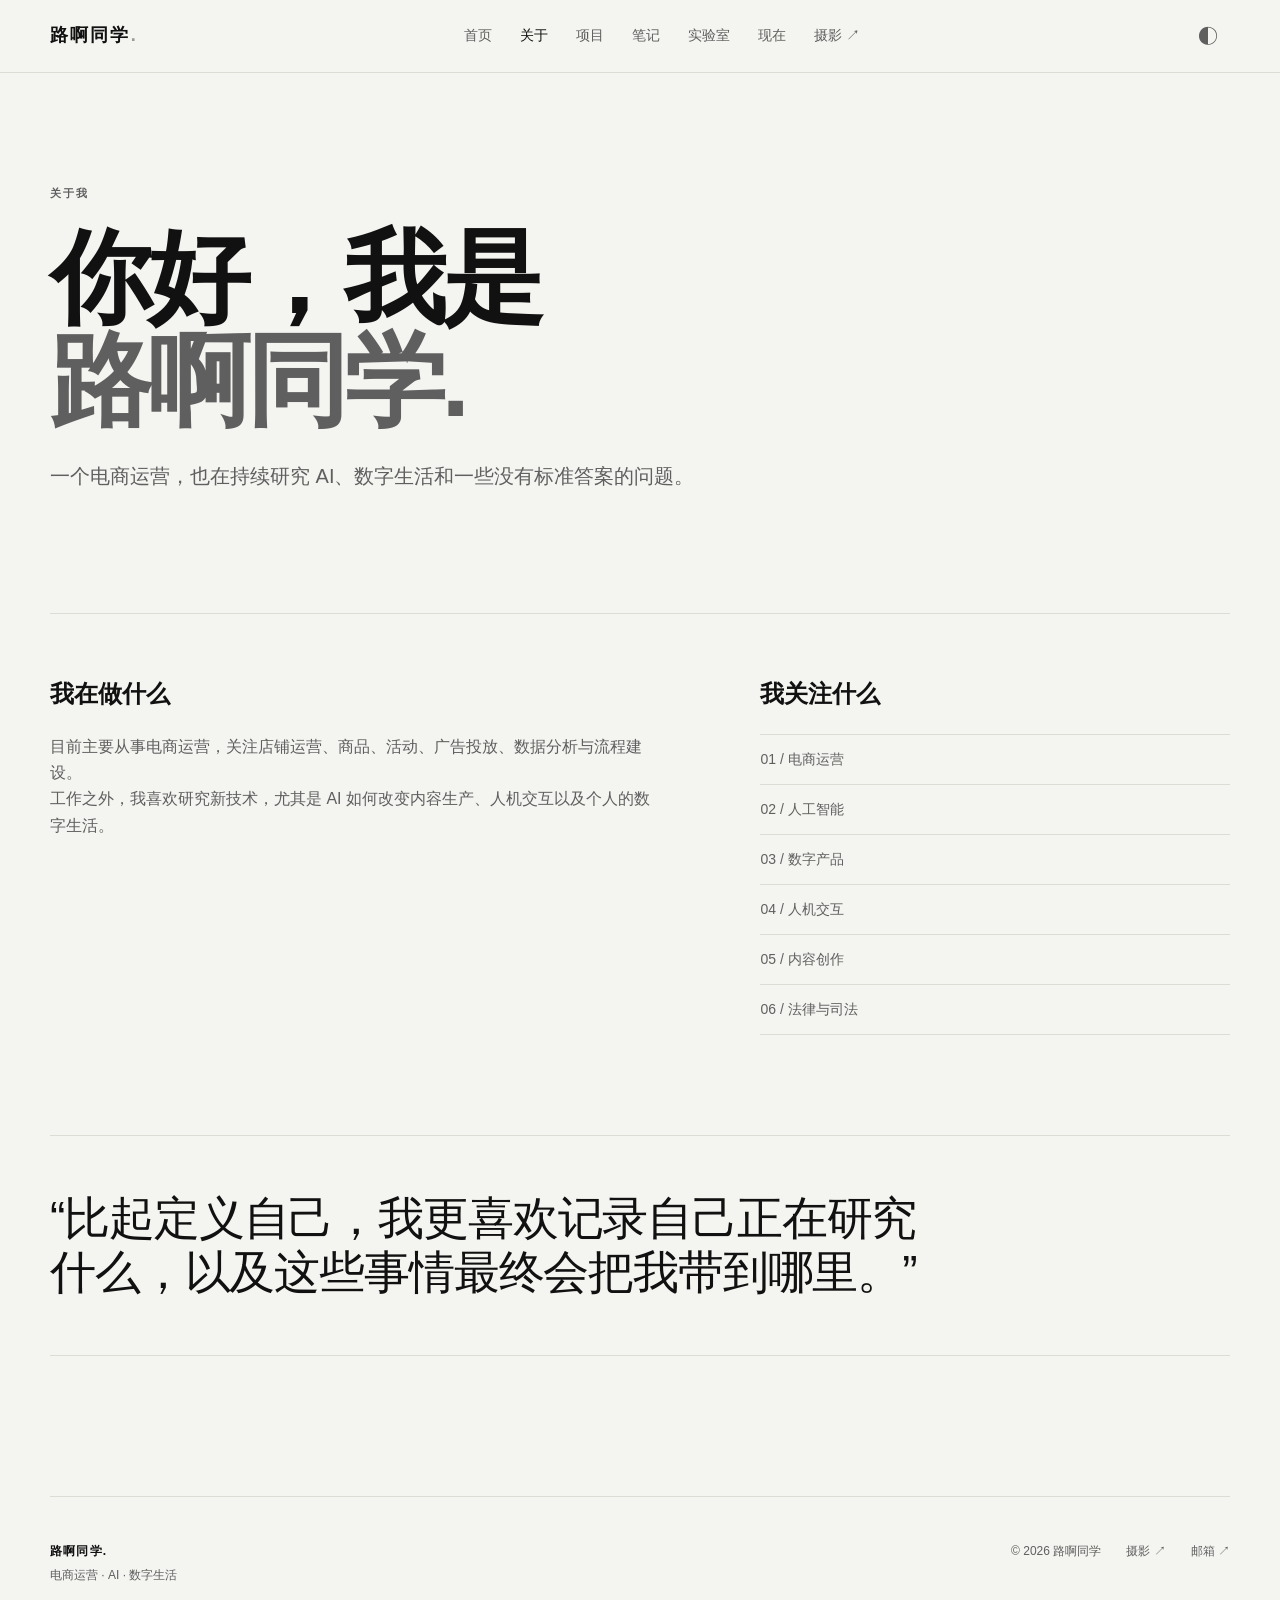
==== commit 4dcc909e: "名字修改" ====
--- a/about.html
+++ b/about.html
@@ -3,14 +3,14 @@
 <head>
 <meta charset="utf-8">
 <meta name="viewport" content="width=device-width, initial-scale=1">
-<meta name="description" content="关于 RAUL：电商运营、AI、数字产品与个人思考。">
+<meta name="description" content="关于 路啊同学：电商运营、AI、数字产品与个人思考。">
 <meta name="theme-color" content="#0a0a0a" media="(prefers-color-scheme: dark)">
 <meta name="theme-color" content="#f4f4f1" media="(prefers-color-scheme: light)">
-<title>About · RAUL</title>
+<title>About · 路啊同学</title>
 <link rel="canonical" href="https://你的用户名.github.io/about.html">
 <link rel="icon" href="assets/favicon.svg" type="image/svg+xml">
 <meta property="og:type" content="website">
-<meta property="og:title" content="About · RAUL">
+<meta property="og:title" content="About · 路啊同学">
 <meta property="og:description" content="一个电商运营，也在持续研究 AI、数字生活和一些没有标准答案的问题。">
 <meta property="og:url" content="https://你的用户名.github.io/about.html">
 <meta property="og:image" content="https://你的用户名.github.io/assets/og-cover.jpg">
@@ -23,7 +23,7 @@
 
 <header class="nav-wrap">
   <nav class="nav container" aria-label="主导航">
-    <a class="brand" href="index.html">RAUL<span aria-hidden="true">.</span></a>
+    <a class="brand" href="index.html">路啊同学<span aria-hidden="true">.</span></a>
     <button class="menu-btn" type="button" aria-label="打开菜单" aria-expanded="false" aria-controls="site-nav">☰</button>
     <div class="nav-links" id="site-nav">
       <a href="index.html">首页</a>
@@ -41,7 +41,7 @@
 <main id="main" class="page container">
   <div class="page-intro">
     <p class="eyebrow">关于我</p>
-    <h1>你好，我是<br><em>RAUL.</em></h1>
+    <h1>你好，我是<br><em>路啊同学.</em></h1>
     <p class="lead">一个电商运营，也在持续研究 AI、数字生活和一些没有标准答案的问题。</p>
   </div>
 
@@ -71,11 +71,11 @@
 
 <footer class="footer container">
   <div>
-    <strong>RAUL.</strong>
+    <strong>路啊同学.</strong>
     <p>电商运营 · AI · 数字生活</p>
   </div>
   <div class="footer-right">
-    <span>© 2026 RAUL</span>
+    <span>© 2026 路啊同学</span>
     <a href="https://www.raul8.cn" target="_blank" rel="noopener">摄影 ↗</a>
     <a href="mailto:1183855213@qq.com">邮箱 ↗</a>
   </div>
--- a/css/style.css
+++ b/css/style.css
@@ -1,5 +1,5 @@
 /* =========================================================
-   RAUL · 个人网站样式
+   路啊同学 · 个人网站样式
    Version: 1.3 · 2026.09
    ========================================================= */
 
